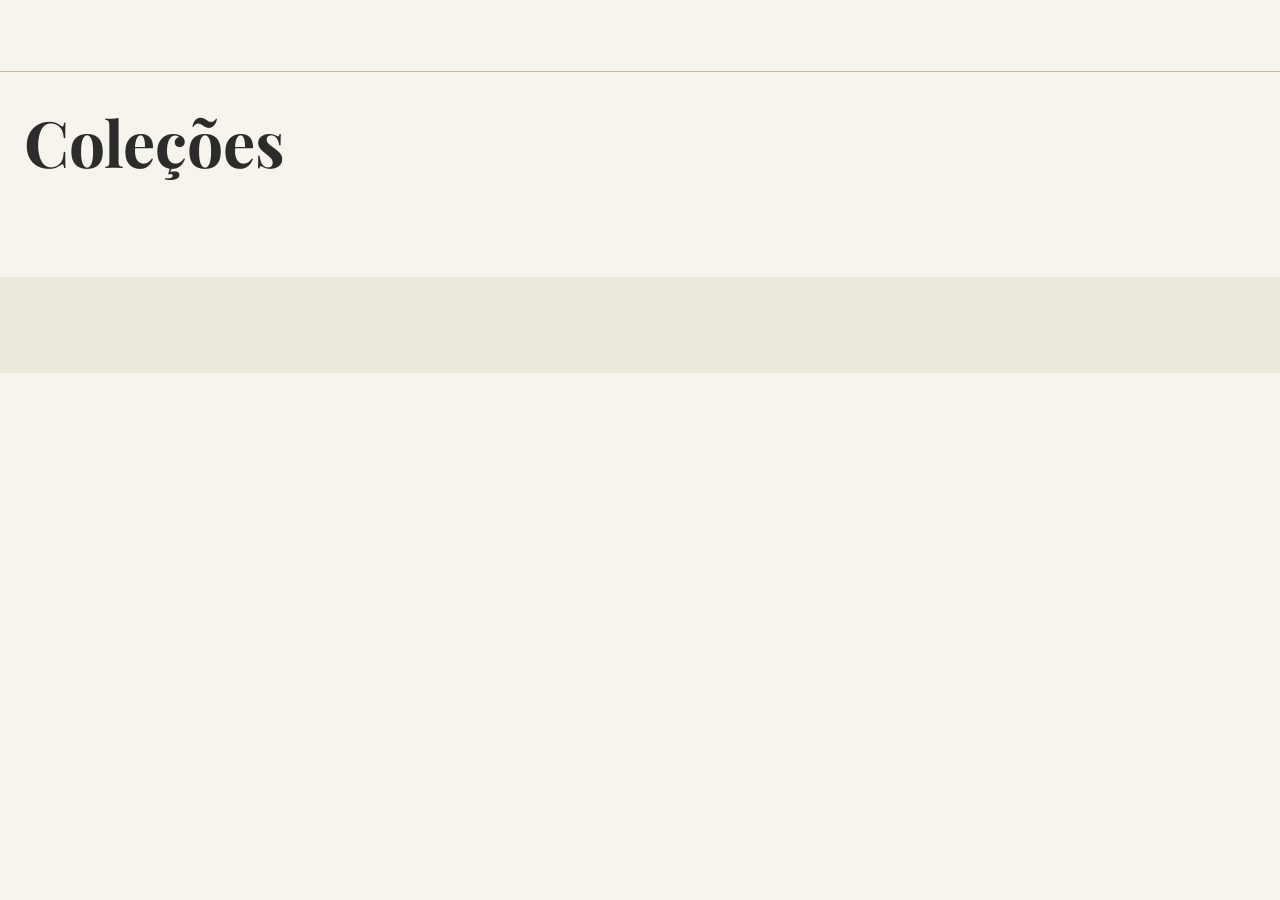
==== colecoes.html @ b75058a5 "feat(01-01): criar 5 shells HTML e fragmentos header/footer - index.html com body id page-index (hom" ====
<!DOCTYPE html>
<html lang="pt-BR">
<head>
  <meta charset="UTF-8">
  <meta name="viewport" content="width=device-width, initial-scale=1">
  <title>Coleções — Carlos Ventura</title>
  <meta name="description" content="Coleções temáticas do artista Carlos Ventura: Paisagens Urbanas e Grandeza do Mundo.">

  <!-- Open Graph -->
  <meta property="og:title" content="Coleções — Carlos Ventura">
  <meta property="og:description" content="Coleções temáticas do artista Carlos Ventura: Paisagens Urbanas e Grandeza do Mundo.">
  <meta property="og:type" content="website">
  <meta property="og:image" content="/assets/quadros/adrianna-geo-1rBg5YSi00c-unsplash.jpg">

  <!-- Google Fonts: Playfair Display + Jost -->
  <link rel="preconnect" href="https://fonts.googleapis.com">
  <link rel="preconnect" href="https://fonts.gstatic.com" crossorigin>
  <link rel="stylesheet" href="https://fonts.googleapis.com/css2?family=Playfair+Display:wght@400;500;600;700&family=Jost:wght@300;400;500;600&display=swap">

  <!-- CSS — ordem: reset → variables → base → layout → components → page → responsive -->
  <link rel="stylesheet" href="/css/reset.css">
  <link rel="stylesheet" href="/css/variables.css">
  <link rel="stylesheet" href="/css/base.css">
  <link rel="stylesheet" href="/css/layout.css">
  <link rel="stylesheet" href="/css/components.css">
  <link rel="stylesheet" href="/css/sobre.css">
  <link rel="stylesheet" href="/css/responsive.css">
</head>
<body id="page-colecoes">
  <header id="site-header" class="site-header"></header>

  <main class="page-wrapper">
    <h1>Coleções</h1>
    <div id="colecoes-root"></div>
  </main>

  <footer id="site-footer" class="site-footer"></footer>

  <script type="module" src="/js/app.js" defer></script>
</body>
</html>
---- css/variables.css ----
/* variables.css — Design tokens globais da Galeria Online Carlos Ventura */
/* Consumir via var(--token) em qualquer arquivo CSS */

:root {
  /* Cores - paleta SDD */
  --color-bg: #F7F4EE;
  --color-bg-secondary: #EDE8DC;
  --color-text: #2C2C2A;
  --color-text-secondary: #7A7060;
  --color-gold: #B8975A;
  --color-border: #C8BAA0;
  --color-vendido: #9E6B5A;
  --color-card-hover: #E5DFD1;

  /* Tipografia - famílias */
  --font-serif: 'Playfair Display', Georgia, serif;
  --font-sans: 'Jost', 'DM Sans', system-ui, -apple-system, sans-serif;

  /* Tipografia - escala fluida com clamp() */
  --text-h1: clamp(2rem, 5vw, 4rem);
  --text-h2: clamp(1.5rem, 3vw, 2.5rem);
  --text-h3: clamp(1.2rem, 2.2vw, 1.6rem);
  --text-body: clamp(0.95rem, 1.2vw, 1.075rem);
  --text-meta: 0.75rem;
  --letter-spacing-meta: 0.1em;

  /* Espaçamento - escala base 4px */
  --space-1: 0.25rem;  /* 4px */
  --space-2: 0.5rem;   /* 8px */
  --space-3: 0.75rem;  /* 12px */
  --space-4: 1rem;     /* 16px */
  --space-6: 1.5rem;   /* 24px */
  --space-8: 2rem;     /* 32px */
  --space-12: 3rem;    /* 48px */
  --space-16: 4rem;    /* 64px */

  /* Transições */
  --transition-fast: 200ms ease;
  --transition-base: 350ms ease-in-out;

  /* Grid */
  --card-min-width: 260px;
  --card-gap: 1.5rem;

  /* Layout */
  --max-width-content: 1280px;
  --max-width-prose: 680px;
  --header-height: 72px;
}
---- css/base.css ----
/* base.css — Tipografia global e cores aplicadas */

body {
  font-family: var(--font-sans);
  font-size: var(--text-body);
  color: var(--color-text);
  background: var(--color-bg);
  line-height: 1.6;
}

h1,
h2,
h3 {
  font-family: var(--font-serif);
  color: var(--color-text);
  line-height: 1.2;
}

h1 {
  font-size: var(--text-h1);
}

h2 {
  font-size: var(--text-h2);
}

h3 {
  font-size: var(--text-h3);
}

p {
  margin-block-end: var(--space-4);
}

.meta {
  font-size: var(--text-meta);
  text-transform: uppercase;
  letter-spacing: var(--letter-spacing-meta);
  color: var(--color-text-secondary);
}

:focus-visible {
  outline: 2px solid var(--color-gold);
  outline-offset: 2px;
}
---- css/layout.css ----
/* layout.css — Estrutura de página (header sticky, footer, container) */

.site-header {
  position: sticky;
  top: 0;
  z-index: 100;
  background: var(--color-bg);
  border-bottom: 1px solid var(--color-border);
  height: var(--header-height);
  display: flex;
  align-items: center;
}

.site-header__inner {
  display: flex;
  justify-content: space-between;
  align-items: center;
  width: 100%;
  max-width: var(--max-width-content);
  margin: 0 auto;
  padding: 0 var(--space-6);
}

.site-header__logo {
  font-family: var(--font-serif);
  font-size: 1.25rem;
}

.site-header__nav {
  display: flex;
  gap: var(--space-6);
}

.site-header__nav a {
  font-size: 0.95rem;
  transition: color var(--transition-fast);
}

.site-header__nav a:hover,
.site-header__nav a[aria-current="page"] {
  color: var(--color-gold);
}

.site-footer {
  background: var(--color-bg-secondary);
  padding: var(--space-12) var(--space-6);
  margin-top: var(--space-16);
}

.site-footer__inner {
  max-width: var(--max-width-content);
  margin: 0 auto;
}

.page-wrapper {
  max-width: var(--max-width-content);
  margin: 0 auto;
  padding: var(--space-8) var(--space-6);
}
---- css/components.css ----
/* components.css — Botões, badges e componentes reutilizáveis */

/* Botão base */
.btn {
  display: inline-flex;
  align-items: center;
  justify-content: center;
  min-height: 44px;
  padding: var(--space-3) var(--space-6);
  font-size: 0.95rem;
  border-radius: 2px;
  transition: background var(--transition-fast), color var(--transition-fast);
  cursor: pointer;
}

/* Botão primário */
.btn--primary {
  background: var(--color-gold);
  color: var(--color-bg);
}

.btn--primary:hover {
  background: var(--color-text);
}

/* Botão ghost */
.btn--ghost {
  background: transparent;
  color: var(--color-text);
  border: 1px solid var(--color-border);
}

.btn--ghost:hover {
  background: var(--color-card-hover);
}

/* Badge de status de obra */
.badge--vendido {
  position: absolute;
  top: var(--space-3);
  right: var(--space-3);
  background: var(--color-vendido);
  color: var(--color-bg);
  font-size: var(--text-meta);
  text-transform: uppercase;
  letter-spacing: var(--letter-spacing-meta);
  padding: var(--space-1) var(--space-3);
  border-radius: 2px;
}
---- css/sobre.css ----
/* sobre.css — página institucional sobre.html (Phase 5) */
---- css/responsive.css ----
/* responsive.css — Media queries centralizadas */
/* Mobile-first: estilos padrão para < 640px */

@media (min-width: 640px) {
  /* Tablet ajustes */
}

@media (min-width: 1024px) {
  /* Desktop ajustes */
}

@media (min-width: 1440px) {
  /* Wide ajustes */
}

@media (prefers-reduced-motion: reduce) {
  *,
  *::before,
  *::after {
    animation-duration: 0.01ms !important;
    transition-duration: 0.01ms !important;
  }
}
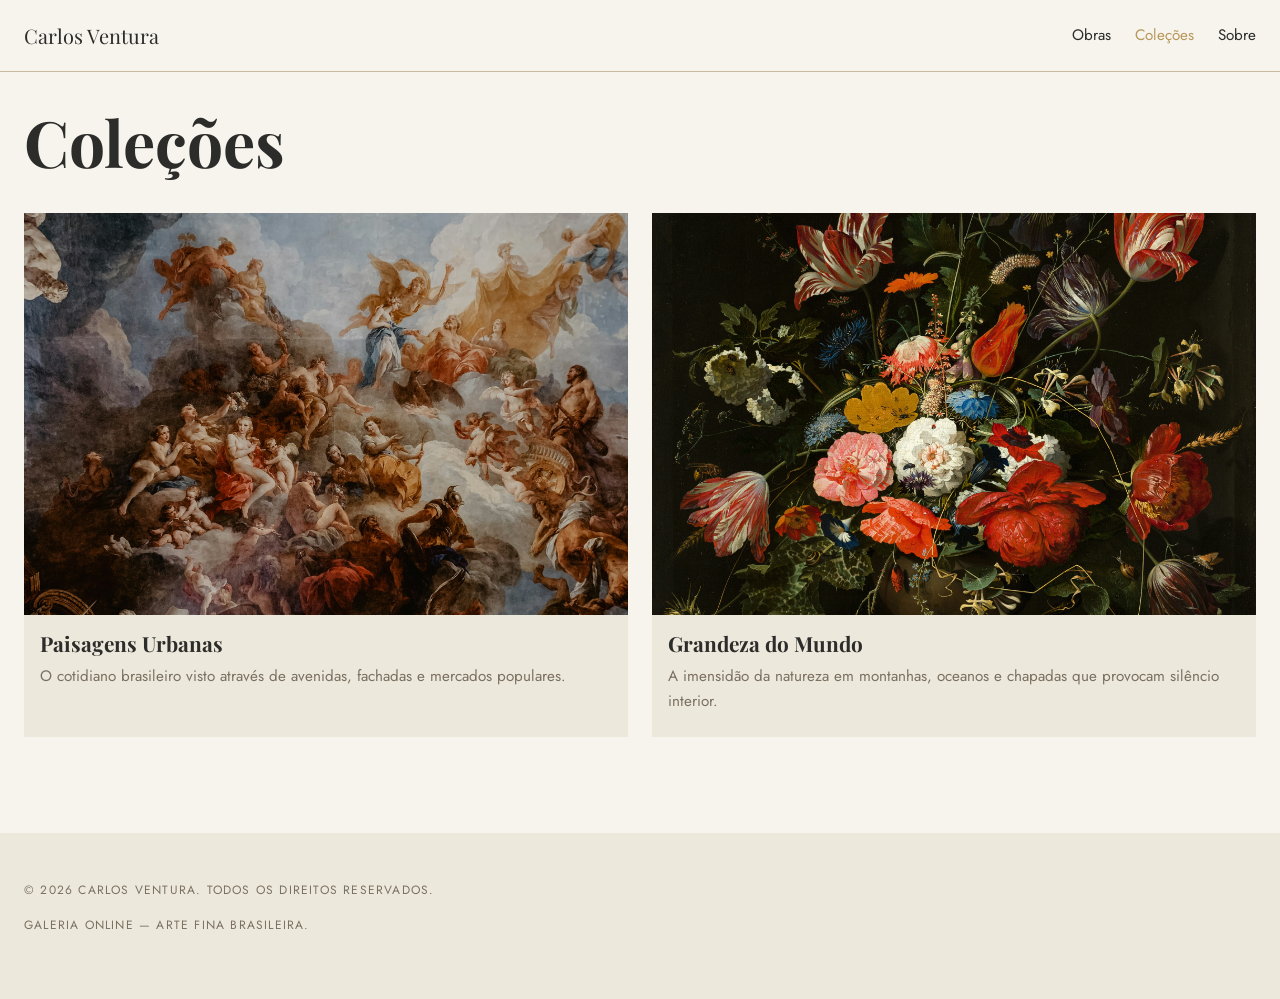
==== commit 22eba00a: "feat: implementar página de coleções com cards e descrições" ====
--- a/colecoes.html
+++ b/colecoes.html
@@ -23,14 +23,16 @@
   <link rel="stylesheet" href="/css/base.css">
   <link rel="stylesheet" href="/css/layout.css">
   <link rel="stylesheet" href="/css/components.css">
-  <link rel="stylesheet" href="/css/sobre.css">
+  <link rel="stylesheet" href="/css/gallery.css">
   <link rel="stylesheet" href="/css/responsive.css">
 </head>
 <body id="page-colecoes">
   <header id="site-header" class="site-header"></header>
 
-  <main class="page-wrapper">
-    <h1>Coleções</h1>
+  <main class="gallery-page">
+    <div class="gallery-page__header">
+      <h1 class="gallery-page__title">Coleções</h1>
+    </div>
     <div id="colecoes-root"></div>
   </main>
 
--- a/css/gallery.css
+++ b/css/gallery.css
@@ -0,0 +1,217 @@
+/* gallery.css — grid e cards de obras.html */
+
+/* ── Layout da página ───────────────────────────────────── */
+
+.gallery-page {
+  max-width: var(--max-width-content);
+  margin: 0 auto;
+  padding: var(--space-8) var(--space-6);
+}
+
+.gallery-page__header {
+  margin-bottom: var(--space-8);
+}
+
+.gallery-page__title {
+  font-family: var(--font-serif);
+  font-size: var(--text-h1);
+  margin-bottom: var(--space-2);
+}
+
+.gallery-page__count {
+  font-size: 0.875rem;
+  color: var(--color-text-secondary);
+}
+
+/* ── Grid ───────────────────────────────────────────────── */
+
+.gallery-grid {
+  display: grid;
+  grid-template-columns: repeat(auto-fill, minmax(var(--card-min-width), 1fr));
+  gap: var(--card-gap);
+  align-items: start;
+}
+
+/* ── Card ───────────────────────────────────────────────── */
+
+.artwork-card {
+  position: relative;
+}
+
+.artwork-card__link {
+  display: block;
+  text-decoration: none;
+  color: inherit;
+}
+
+.artwork-card__img-wrap {
+  position: relative;
+  aspect-ratio: 4 / 5;
+  overflow: hidden;
+  background: var(--color-bg-secondary);
+}
+
+.artwork-card__image {
+  width: 100%;
+  height: 100%;
+  object-fit: cover;
+  object-position: center top;
+  transition: transform var(--transition-base);
+  display: block;
+}
+
+.artwork-card__link:hover .artwork-card__image {
+  transform: scale(1.04);
+}
+
+.artwork-card__img-wrap .badge--vendido {
+  position: absolute;
+  top: var(--space-3);
+  right: var(--space-3);
+  z-index: 2;
+}
+
+/* Info — visível no hover */
+.artwork-card__info {
+  padding: var(--space-3) var(--space-1) var(--space-2);
+  opacity: 0;
+  transform: translateY(4px);
+  transition: opacity var(--transition-fast), transform var(--transition-fast);
+}
+
+.artwork-card__link:hover .artwork-card__info,
+.artwork-card__link:focus-visible .artwork-card__info {
+  opacity: 1;
+  transform: translateY(0);
+}
+
+.artwork-card__name {
+  font-family: var(--font-serif);
+  font-size: 1rem;
+  margin-bottom: var(--space-1);
+  white-space: nowrap;
+  overflow: hidden;
+  text-overflow: ellipsis;
+}
+
+.artwork-card__meta {
+  font-size: var(--text-meta);
+  text-transform: uppercase;
+  letter-spacing: var(--letter-spacing-meta);
+  color: var(--color-text-secondary);
+  margin-bottom: var(--space-1);
+}
+
+.artwork-card__price {
+  font-family: var(--font-serif);
+  font-size: 0.95rem;
+  color: var(--color-text);
+}
+
+/* Coleções */
+
+.colecoes-grid {
+  display: grid;
+  grid-template-columns: repeat(auto-fit, minmax(280px, 1fr));
+  gap: var(--card-gap);
+}
+
+.colecao-card {
+  background: var(--color-bg-secondary);
+  transition: transform var(--transition-fast), box-shadow var(--transition-fast);
+}
+
+.colecao-card:hover {
+  transform: translateY(-3px);
+  box-shadow: 0 12px 28px rgba(44, 44, 42, 0.12);
+}
+
+.colecao-card__link {
+  display: block;
+  height: 100%;
+  color: inherit;
+  text-decoration: none;
+}
+
+.colecao-card__img-wrap {
+  position: relative;
+  aspect-ratio: 3 / 2;
+  overflow: hidden;
+  background: var(--color-bg-secondary);
+}
+
+.colecao-card__img-wrap::after {
+  content: '';
+  position: absolute;
+  inset: 0;
+  background: rgba(44, 44, 42, 0);
+  transition: background var(--transition-fast);
+}
+
+.colecao-card__image {
+  display: block;
+  width: 100%;
+  height: 100%;
+  object-fit: cover;
+  transition: transform var(--transition-base);
+}
+
+.colecao-card:hover .colecao-card__image {
+  transform: scale(1.04);
+}
+
+.colecao-card:hover .colecao-card__img-wrap::after {
+  background: rgba(44, 44, 42, 0.08);
+}
+
+.colecao-card__body {
+  padding: var(--space-4) var(--space-4) var(--space-6);
+}
+
+.colecao-card__name {
+  font-family: var(--font-serif);
+  font-size: 1.3rem;
+  margin-bottom: var(--space-2);
+}
+
+.colecao-card__desc {
+  font-family: var(--font-sans);
+  font-size: 0.95rem;
+  line-height: 1.6;
+  color: var(--color-text-secondary);
+  margin-bottom: 0;
+}
+
+/* ── Estado vazio ───────────────────────────────────────── */
+
+.gallery-empty {
+  text-align: center;
+  padding: var(--space-16) var(--space-6);
+  color: var(--color-text-secondary);
+}
+
+.gallery-empty__title {
+  font-family: var(--font-serif);
+  font-size: 1.4rem;
+  margin-bottom: var(--space-3);
+  color: var(--color-text);
+}
+
+.gallery-empty__text {
+  font-size: 0.9rem;
+  margin-bottom: var(--space-6);
+}
+
+/* ── Responsivo ─────────────────────────────────────────── */
+
+@media (max-width: 640px) {
+  .gallery-grid {
+    grid-template-columns: repeat(2, 1fr);
+    gap: var(--space-3);
+  }
+
+  .artwork-card__info {
+    opacity: 1;
+    transform: none;
+  }
+}
